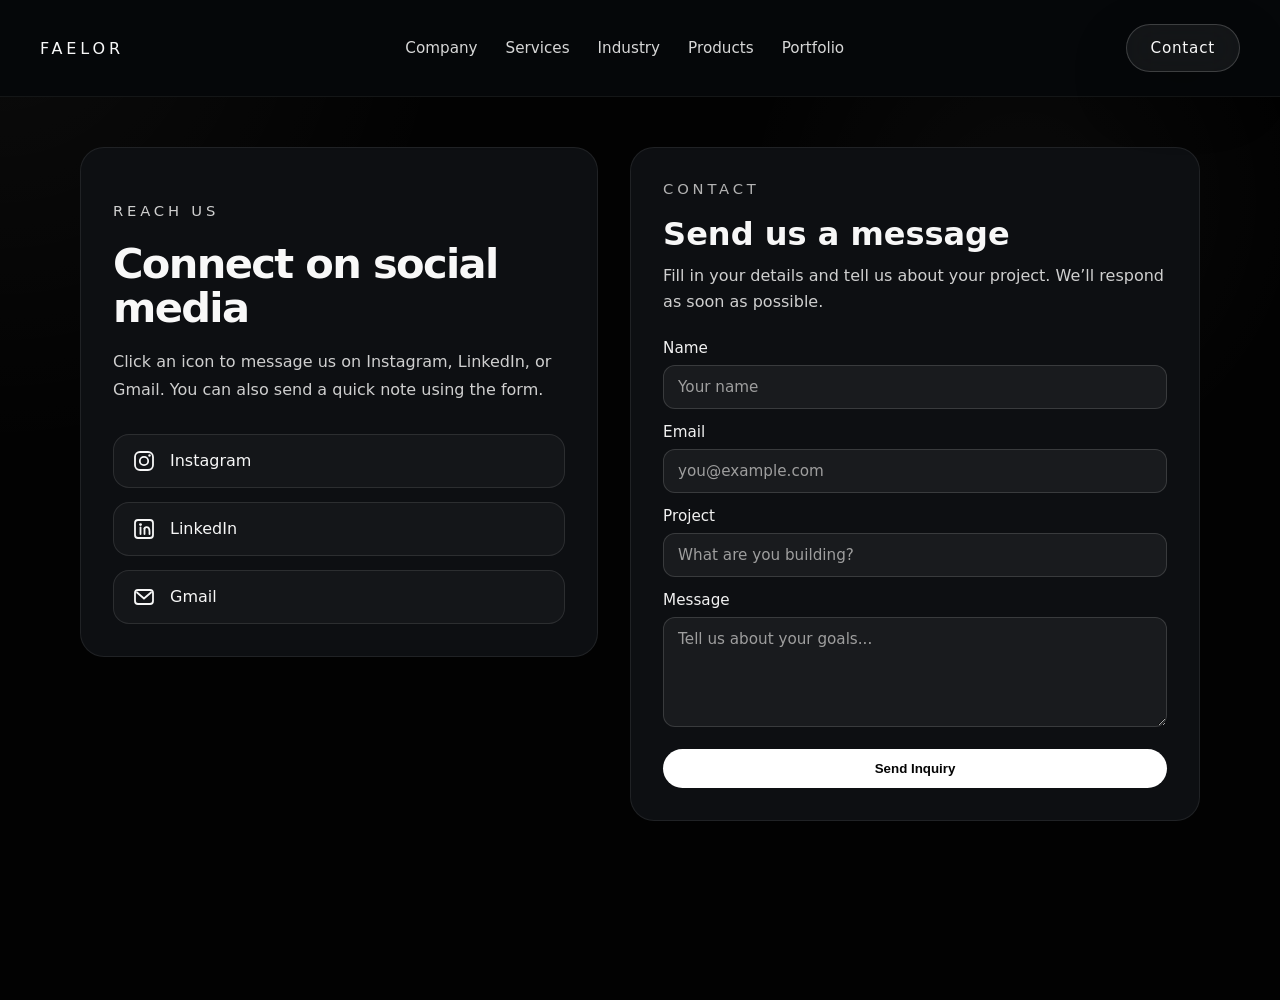
==== contact.html @ 48145f5f "Add files via upload" ====
<!DOCTYPE html>
<html lang="en">
<head>
  <meta charset="UTF-8">
  <meta name="viewport" content="width=device-width, initial-scale=1.0">
  <title>FAELOR | Contact</title>
  <link rel="stylesheet" href="styles.css">
</head>
<body>
  <div class="page-shell">
    <header class="site-header">
      <div class="brand">FAELOR</div>
      <nav class="site-nav">
        <a href="company.html">Company</a>
        <a href="services.html">Services</a>
        <a href="industry.html">Industry</a>
        <a href="products.html">Products</a>
        <a href="portfolio.html">Portfolio</a>
      </nav>
      <a class="connect-button" href="contact.html">Contact</a>
    </header>

    <main class="contact-page">
      <section class="contact-grid">
        <aside class="contact-sidebar">
          <p class="eyebrow">Reach us</p>
          <h1>Connect on social media</h1>
          <p>Click an icon to message us on Instagram, LinkedIn, or Gmail. You can also send a quick note using the form.</p>

          <div class="social-links">
            <a class="social-link" href="https://instagram.com/faelor_ai" target="_blank" rel="noopener noreferrer">
              <svg width="24" height="24" viewBox="0 0 24 24" fill="none" aria-hidden="true" xmlns="http://www.w3.org/2000/svg">
                <rect x="3" y="3" width="18" height="18" rx="5" stroke="currentColor" stroke-width="1.8"/>
                <circle cx="12" cy="12" r="4.2" stroke="currentColor" stroke-width="1.8"/>
                <circle cx="17.5" cy="6.5" r="1.2" fill="currentColor"/>
              </svg>
              <span>Instagram</span>
            </a>
            <a class="social-link" href="https://www.linkedin.com/in/rayhan-k-092226427/" target="_blank" rel="noopener noreferrer">
              <svg width="24" height="24" viewBox="0 0 24 24" fill="none" aria-hidden="true" xmlns="http://www.w3.org/2000/svg">
                <rect x="3" y="3" width="18" height="18" rx="3" stroke="currentColor" stroke-width="1.8"/>
                <path d="M8.5 10.5V17" stroke="currentColor" stroke-width="1.8" stroke-linecap="round"/>
                <circle cx="8.5" cy="7.6" r="1.4" fill="currentColor"/>
                <path d="M12.5 11.6V17" stroke="currentColor" stroke-width="1.8" stroke-linecap="round"/>
                <path d="M12.5 11.6C12.5 10.3 14.2 10 15.2 10.2C17.1 10.5 17.5 12.2 17.5 14.2V17" stroke="currentColor" stroke-width="1.8" stroke-linecap="round"/>
              </svg>
              <span>LinkedIn</span>
            </a>
            <a class="social-link" href="mailto:faelor.ai@gmail.com">
              <svg width="24" height="24" viewBox="0 0 24 24" fill="none" aria-hidden="true" xmlns="http://www.w3.org/2000/svg">
                <rect x="3" y="5" width="18" height="14" rx="3" stroke="currentColor" stroke-width="1.8"/>
                <path d="M5 7.5L12 13.5L19 7.5" stroke="currentColor" stroke-width="1.8" stroke-linecap="round"/>
              </svg>
              <span>Gmail</span>
            </a>
          </div>
        </aside>

        <section class="contact-panel">
          <p class="eyebrow">Contact</p>
          <h2>Send us a message</h2>
          <p class="modal-copy">Fill in your details and tell us about your project. We’ll respond as soon as possible.</p>
          <form class="contact-form">
            <label>
              <span>Name</span>
              <input type="text" name="name" placeholder="Your name" required>
            </label>
            <label>
              <span>Email</span>
              <input type="email" name="email" placeholder="you@example.com" required>
            </label>
            <label>
              <span>Project</span>
              <input type="text" name="project" placeholder="What are you building?">
            </label>
            <label>
              <span>Message</span>
              <textarea name="message" rows="4" placeholder="Tell us about your goals..." required></textarea>
            </label>
            <button class="modal-submit" type="submit">Send Inquiry</button>
          </form>
        </section>
      </section>
    </main>
  </div>
</body>
</html>
---- styles.css ----
:root {
  color-scheme: dark;
  font-family: Inter, ui-sans-serif, system-ui, -apple-system, BlinkMacSystemFont, "Segoe UI", sans-serif;
  background: #040404;
  color: #f7f7f7;
}
:root {
  color-scheme: dark;
  font-family: Inter, ui-sans-serif, system-ui, -apple-system, BlinkMacSystemFont, "Segoe UI", sans-serif;
  background: #040404;
  color: #f7f7f7;
}

* { box-sizing: border-box; }

html, body { margin: 0; min-height: 100%; }

body {
  background: radial-gradient(circle at top left, rgba(255,255,255,0.04), transparent 28%),
              radial-gradient(circle at 80% 20%, rgba(255,255,255,0.03), transparent 22%),
              #020202;
  transition: opacity 0.26s ease;
  opacity: 1;
}

body.fade-out { opacity: 0; }

.page-shell { min-height: 100vh; padding: 120px 40px 120px; position: relative; overflow: hidden; }

.site-header {
  position: fixed; inset: 0 0 auto 0; display:flex; justify-content:space-between; align-items:center; gap:24px;
  padding:24px 40px; background: rgba(6,8,10,0.92); backdrop-filter: blur(16px); border-bottom:1px solid rgba(255,255,255,0.06);
  z-index:999;
}

.brand { font-size:1rem; letter-spacing:0.24em; text-transform:uppercase; color:#f8f8f8; }

.site-nav { display:flex; align-items:center; gap:28px; }
.site-nav a { color:#d7d7d7; text-decoration:none; font-size:0.95rem; transition:color .2s ease; }
.site-nav a:hover { color:#ffffff; }

.page-track {
  position: fixed;
  right: 28px;
  top: 50%;
  transform: translateY(-50%);
  display: flex;
  flex-direction: column;
  align-items: center;
  gap: 22px;
  z-index: 998;
  padding: 14px 0;
}
.page-track::before {
  content: "";
  position: absolute;
  top: 18px;
  bottom: 18px;
  width: 2px;
  background: rgba(255,255,255,0.12);
}
.page-track-item {
  position: relative;
  z-index: 1;
  width: 16px;
  height: 16px;
  border-radius: 999px;
  background: rgba(255,255,255,0.16);
  border: 1px solid rgba(255,255,255,0.18);
  display: flex;
  align-items: center;
  justify-content: center;
  color: rgba(255,255,255,0.9);
  font-size: 0.72rem;
  font-weight: 700;
}
.page-track-item.active {
  background: #f7f7f7;
  color: #050505;
  border-color: rgba(255,255,255,0.32);
}
@media (max-width:960px) {
  .page-track { right: 16px; }
}
@media (max-width:640px) {
  .page-track { display: none; }
}

.connect-button { display:inline-flex; align-items:center; justify-content:center; padding:14px 24px; color:#f8f8f8; text-decoration:none; font-size:0.95rem; letter-spacing:0.05em; border-radius:999px; border:1px solid rgba(255,255,255,0.18); background:rgba(255,255,255,0.06); backdrop-filter:blur(18px); box-shadow:0 24px 60px rgba(0,0,0,0.22); transition:transform .2s ease, background .2s ease, border-color .2s ease; }
.connect-button:hover { background: rgba(255,255,255,0.12); border-color: rgba(255,255,255,0.28); transform: translateY(-1px); }

.hero-section { display:grid; grid-template-columns: minmax(0,1.1fr) minmax(320px,0.9fr); gap:40px; align-items:start; min-height:calc(100vh - 64px); position:relative; z-index:1; padding-top:20px; }
.hero-copy { max-width:620px; }
.eyebrow { margin:0 0 18px; font-size:.92rem; letter-spacing:.26em; text-transform:uppercase; color:#b3b3b3; }
h1 { margin:0; font-size:clamp(3.5rem,5.4vw,6.3rem); line-height:.95; letter-spacing:-.04em; color:#f8f8f8; }
.description { margin:28px 0 34px; max-width:560px; color:#d4d4d4; font-size:1rem; line-height:1.85; }
.hero-link { display:inline-flex; align-items:center; padding:15px 24px; border:1px solid rgba(255,255,255,0.22); color:#f7f7f7; text-decoration:none; font-size:.95rem; border-radius:999px; transition:transform .2s ease, background .2s ease, border-color .2s ease; }
.hero-link:hover { background: rgba(255,255,255,0.06); border-color: rgba(255,255,255,0.35); transform: translateY(-1px); }

.hero-graphic { position:relative; min-height:520px; display:grid; place-items:center; overflow:visible; }
.hero-graphic::before { content:""; position:absolute; inset:0; background: radial-gradient(circle at 80% 20%, rgba(255,255,255,0.08), transparent 18%), radial-gradient(circle at 92% 62%, rgba(255,255,255,0.05), transparent 20%), linear-gradient(135deg, rgba(255,255,255,0.02), transparent 30%); }
.hero-pattern { position:relative; width:min(520px,90%); height:min(520px,90%); margin-top:24px; }
.bar { position:absolute; background:#26282b; box-shadow:0 16px 40px rgba(0,0,0,0.35); }
.bar-1{ width:108%; height:14%; top:-4%; left:-4%; transform:rotate(-8deg); }
.bar-2{ width:108%; height:14%; top:16%; left:-4%; transform:rotate(8deg); }
.bar-3{ width:108%; height:14%; top:36%; left:-4%; transform:rotate(-8deg); }
.bar-4{ width:108%; height:14%; top:56%; left:-4%; transform:rotate(8deg); }
.bar-5{ width:108%; height:14%; top:76%; left:-4%; transform:rotate(-8deg); }
.bar-6{ width:110%; height:14%; top:8%; left:-4%; transform:rotate(8deg); }
.bar-7{ width:110%; height:14%; top:28%; left:-4%; transform:rotate(-8deg); }
.bar-8{ width:110%; height:14%; top:48%; left:-4%; transform:rotate(8deg); }

@media (max-width:960px){ .hero-section{ grid-template-columns:1fr; gap:32px; } .hero-graphic{ min-height:360px; } }
@media (max-width:640px){ .page-shell{ padding:22px 18px } .site-header{ flex-direction:column; align-items:flex-start; gap:16px } .site-nav{ gap:18px; flex-wrap:wrap } h1{ font-size:3.2rem } .hero-copy, .coming-soon-panel{ max-width:100% } }

/* Footer (products page) */
.site-footer{
  position:fixed;
  left:0; right:0; bottom:0;
  height:72px;
  background: linear-gradient(180deg,#0b0b0b 0%, #000000 100%);
  display:flex; align-items:center; z-index:1000; border-top:1px solid rgba(255,255,255,0.03);
}
.footer-inner{ display:flex; align-items:center; width:100%; padding:0 40px; gap:18px }
.footer-brand{ font-size:1rem; font-weight:700; color:#ffffff; letter-spacing:0.18em; text-transform:uppercase }
.footer-line{ height:1px; background: rgba(255,255,255,0.06); flex:1; margin:0 20px }
.footer-meta{ display:flex; align-items:center; gap:22px; white-space:nowrap }
.footer-copy{ color: rgba(255,255,255,0.86); font-weight:600; letter-spacing:0.06em }
.footer-links a{ color: rgba(255,255,255,0.92); text-decoration:none; margin-left:18px; font-size:0.92rem }
.footer-links a:hover{ text-decoration:underline; color:#ffffff }

@media (max-width:760px){ .site-footer{ height:84px; } .footer-inner{ padding:0 18px } .footer-links a{ margin-left:12px; font-size:0.88rem } }

.coming-soon-page{ min-height:calc(100vh - 64px); display:grid; place-items:center; padding-top:0 }
.coming-soon-panel{ max-width:620px; padding:48px 44px; border:1px solid rgba(255,255,255,0.12); background:rgba(17,19,23,0.88); box-shadow:0 36px 90px rgba(0,0,0,0.45); border-radius:24px; backdrop-filter:blur(16px) }
.coming-soon-panel{ margin-top: -160px }
.coming-soon-panel h1{ margin:16px 0 18px; font-size:clamp(3rem,4.4vw,5rem); line-height:0.98 }

.status-pill{ display:inline-flex; padding:14px 20px; margin-top:24px; border-radius:999px; border:1px solid rgba(255,255,255,0.14); color:#f5f5f5; background:rgba(255,255,255,0.04); font-size:.96rem; letter-spacing:.08em; text-transform:uppercase }

.modal-overlay{ position:fixed; inset:0; display:flex; align-items:center; justify-content:center; padding:24px; background:rgba(2,2,2,0.65); backdrop-filter:blur(12px); opacity:0; visibility:hidden; transition:opacity .25s ease, visibility .25s ease; z-index:2000; }
.modal-overlay.active{ opacity:1; visibility:visible; }
body.modal-open{ overflow:hidden; }
body.modal-open .page-shell, body.modal-open .site-footer{ filter:blur(6px); }
.contact-modal{ width:min(560px,100%); max-height:90vh; overflow:auto; padding:28px; border-radius:24px; border:1px solid rgba(255,255,255,0.14); background:rgba(10,12,15,0.95); box-shadow:0 30px 90px rgba(0,0,0,0.5); position:relative; }
.modal-close{ position:absolute; top:16px; right:16px; width:38px; height:38px; border:none; border-radius:999px; background:rgba(255,255,255,0.08); color:#fff; font-size:1.2rem; cursor:pointer; }
.contact-modal .eyebrow{ margin-bottom:10px; }
.contact-modal h2{ margin:0 0 10px; font-size:1.8rem; }
.modal-copy{ margin:0 0 20px; color:#cfcfcf; line-height:1.6; }
.contact-form{ display:grid; gap:14px; }
.contact-form label{ display:grid; gap:8px; color:#f2f2f2; font-size:0.95rem; }
.contact-form input, .contact-form textarea{ width:100%; padding:12px 14px; border:1px solid rgba(255,255,255,0.14); border-radius:12px; background:rgba(255,255,255,0.05); color:#fff; font:inherit; }
.contact-form input::placeholder, .contact-form textarea::placeholder{ color:#9e9e9e; }
.contact-form textarea{ resize:vertical; min-height:110px; }
.modal-submit{ margin-top:8px; padding:12px 16px; border:none; border-radius:999px; background:#ffffff; color:#050505; font-weight:700; cursor:pointer; }

.services-page{ min-height:calc(100vh - 140px); display:flex; flex-direction:column; justify-content:flex-start; align-items:center; padding:16px 24px 48px }
.services-hero{ max-width:760px; margin:0 auto 22px; text-align:center; padding:0 16px }
.services-grid{ display:grid; grid-template-columns:repeat(4,minmax(0,1fr)); gap:24px; width:min(1200px,100%); margin:0 auto }

.contact-page{ min-height:calc(100vh - 140px); display:flex; align-items:center; justify-content:center; padding:16px 24px 48px }
.contact-grid{ display:grid; grid-template-columns:1fr 1.1fr; gap:32px; width:min(1120px,100%); margin:0 auto; align-items:start; }
.contact-sidebar, .contact-panel{ padding:32px; border:1px solid rgba(255,255,255,0.08); border-radius:24px; background:rgba(14,16,20,0.95); }
.contact-sidebar h1{ margin:18px 0 0; font-size:2.6rem; line-height:1.05; }
.contact-sidebar p{ margin:18px 0 0; color:#cfcfcf; line-height:1.75; }
.social-links{ margin-top:30px; display:grid; gap:14px; }
.social-link{ display:flex; align-items:center; gap:14px; padding:14px 18px; color:#f7f7f7; text-decoration:none; border:1px solid rgba(255,255,255,0.1); border-radius:16px; background:rgba(255,255,255,0.03); transition:transform .2s ease, background .2s ease, border-color .2s ease; }
.social-link:hover{ transform:translateY(-1px); background:rgba(255,255,255,0.08); border-color:rgba(255,255,255,0.2); }
.social-link svg{ flex-shrink:0; color:#f7f7f7; }
.contact-panel h2{ margin:0 0 10px; font-size:2rem; }
.contact-panel .modal-copy{ margin:0 0 24px; }

@media (max-width:960px){ .contact-grid{ grid-template-columns:1fr; } }

.industry-page{ min-height:calc(100vh - 140px); padding:40px 24px 56px; width:min(1280px,100%); margin:0 auto; }
.industry-hero{ display:grid; grid-template-columns:1fr; gap:0; align-items:start; margin-bottom:42px; }
.industry-copy h1{ margin:0; font-size:clamp(3rem,4vw,4.6rem); line-height:0.98; max-width:700px; }
.industry-copy p{ margin:22px 0 0; max-width:580px; color:#d5d5d5; line-height:1.8; font-size:1.05rem; }

.industry-showcase{ display:flex; flex-direction:column; gap:28px; }
.industry-grid{ display:grid; grid-template-columns:repeat(5,minmax(0,1fr)); gap:22px; }
.industry-card{ position:relative; min-height:360px; border-radius:28px; overflow:hidden; padding:24px; display:flex; flex-direction:column; justify-content:flex-end; color:#f8f8f8; background-size:cover; background-position:center; box-shadow:0 24px 70px rgba(0,0,0,0.25); }
.industry-card::before{ content:''; position:absolute; inset:0; background:linear-gradient(180deg,transparent 20%,rgba(0,0,0,0.88) 90%); }
.industry-card-icon{ position:relative; width:48px; height:48px; display:flex; align-items:center; justify-content:center; border-radius:14px; background:rgba(255,255,255,0.08); margin-bottom:16px; font-size:1.2rem; }
.industry-card h3, .industry-card p, .industry-card a{ position:relative; }
.industry-card h3{ margin:0 0 12px; font-size:1.2rem; }
.industry-card p{ margin:0 0 18px; color:#dcdcdc; line-height:1.7; font-size:0.95rem; }
.industry-card a{ align-self:flex-start; color:#9585ff; text-decoration:none; font-weight:600; }
.industry-card-1{ background-image:linear-gradient(180deg,rgba(11,12,17,0.15),rgba(0,0,0,0.8)), radial-gradient(circle at top left, rgba(96,60,188,0.28), transparent 34%), linear-gradient(135deg, rgba(16,18,29,0.95), rgba(11,12,17,0.75)); }
.industry-card-2{ background-image:linear-gradient(180deg,rgba(13,19,35,0.15),rgba(0,0,0,0.8)), radial-gradient(circle at top left, rgba(9,66,118,0.26), transparent 32%), linear-gradient(135deg, rgba(8,11,21,0.95), rgba(10,15,28,0.78)); }
.industry-card-3{ background-image:linear-gradient(180deg,rgba(20,11,11,0.15),rgba(0,0,0,0.8)), radial-gradient(circle at top right, rgba(188,96,60,0.26), transparent 32%), linear-gradient(135deg, rgba(12,12,21,0.95), rgba(10,9,16,0.78)); }
.industry-card-4{ background-image:linear-gradient(180deg,rgba(12,18,10,0.15),rgba(0,0,0,0.8)), radial-gradient(circle at bottom right, rgba(70,118,79,0.22), transparent 28%), linear-gradient(135deg, rgba(10,14,18,0.95), rgba(6,10,13,0.78)); }
.industry-card-5{ background-image:linear-gradient(180deg,rgba(15,9,24,0.15),rgba(0,0,0,0.8)), radial-gradient(circle at top left, rgba(118,54,192,0.24), transparent 30%), linear-gradient(135deg, rgba(9,9,20,0.95), rgba(11,10,22,0.78)); }

.industry-cta-row{ display:flex; align-items:center; justify-content:space-between; gap:18px; padding:30px 28px; border-radius:28px; background:rgba(12,12,18,0.96); border:1px solid rgba(255,255,255,0.08); }
.industry-cta-row .eyebrow{ margin:0 0 10px; color:#9b90ff; letter-spacing:0.26em; text-transform:uppercase; font-size:0.82rem; }
.industry-cta-row h2{ margin:0; max-width:820px; font-size:1.7rem; line-height:1.35; color:#f5f5f5; }
@media (max-width:1120px){ .industry-grid{ grid-template-columns:repeat(2,minmax(0,1fr)); } }
@media (max-width:760px){ .industry-hero{ grid-template-columns:1fr; }
  .industry-grid{ grid-template-columns:1fr; }
  .industry-cta-row{ flex-direction:column; align-items:flex-start; }
}

.service-card{ padding:20px 20px; border:1px solid rgba(255,255,255,0.07); background:rgba(18,20,24,0.95); box-shadow:0 20px 56px rgba(0,0,0,0.22); border-radius:18px; min-height:150px; display:flex; flex-direction:column; }
.service-card h3{ margin-top:6px; font-size:1.2rem }
.service-card p{ margin:20px 0 0; color:#d1d1d1; line-height:1.8; flex:1; }
.card-actions{ display:flex; align-items:center; gap:10px; flex-wrap:wrap; margin-top:18px; min-height:32px; }
.learn-more{ display:inline-flex; align-items:center; color:#cfcfcf; text-decoration:none; border-bottom:1px solid rgba(255,255,255,0.04); padding-bottom:4px; line-height:1; }
.book-now{ display:inline-flex; align-items:center; justify-content:center; padding:7px 12px; border-radius:999px; background:rgba(255,255,255,0.06); color:#f7f7f7; border:1px solid rgba(255,255,255,0.14); text-decoration:none; font-size:0.85rem; line-height:1; transition:transform .2s ease, background .2s ease, border-color .2s ease }
.book-now:hover{ background:rgba(255,255,255,0.12); border-color:rgba(255,255,255,0.28); transform:translateY(-1px) }

.tailored-engagements{ margin-top:28px; width:100%; display:flex; justify-content:center }
.tailored-panel{ width:min(1120px,100%); padding:12px 20px; border:1px solid rgba(255,255,255,0.08); border-radius:18px; background:rgba(12,12,12,0.6); display:flex; align-items:center; gap:22px; min-height:88px }
.tailored-panel h3{ margin:0; font-size:.82rem; letter-spacing:.12em; text-transform:uppercase; color:#dcdcdc }
.tailored-panel h4{ margin:0; font-size:1rem; color:#ffffff }
.tailored-panel p{ margin:0; color:#cfcfcf; flex:1; line-height:1.45; font-size:.95rem }
.tailored-cta{ display:inline-block; padding:10px 18px; border-radius:999px; background:rgba(255,255,255,0.04); color:#f5f5f5; text-decoration:none; border:1px solid rgba(255,255,255,0.08); white-space:nowrap }

@media (max-width:960px){ .tailored-panel{ width:calc(100% - 40px); flex-direction:column; align-items:flex-start; gap:12px } .tailored-panel p{ font-size:.95rem } .tailored-cta{ margin-top:8px } }

.service-card h2{ margin-top:0; font-size:1.5rem; letter-spacing:-0.03em; color:#f5f5f5 }
.service-card p{ margin:20px 0 0; color:#d1d1d1; line-height:1.8 }

@media (max-width:960px){ .hero-section{ grid-template-columns:1fr; gap:32px } .hero-graphic{ min-height:360px } .services-grid{ grid-template-columns:1fr } }




.service-card h2 {
  margin-top: 0;
  font-size: 1.5rem;
  letter-spacing: -0.03em;
  color: #f5f5f5;
}

.service-card p {
  margin: 20px 0 0;
  color: #d1d1d1;
  line-height: 1.8;
}

@media (max-width: 960px) {
  .hero-section {
    grid-template-columns: 1fr;
    gap: 32px;
  }
  .hero-graphic {
    min-height: 360px;
  }
  .services-grid {
    grid-template-columns: 1fr;
  }
}
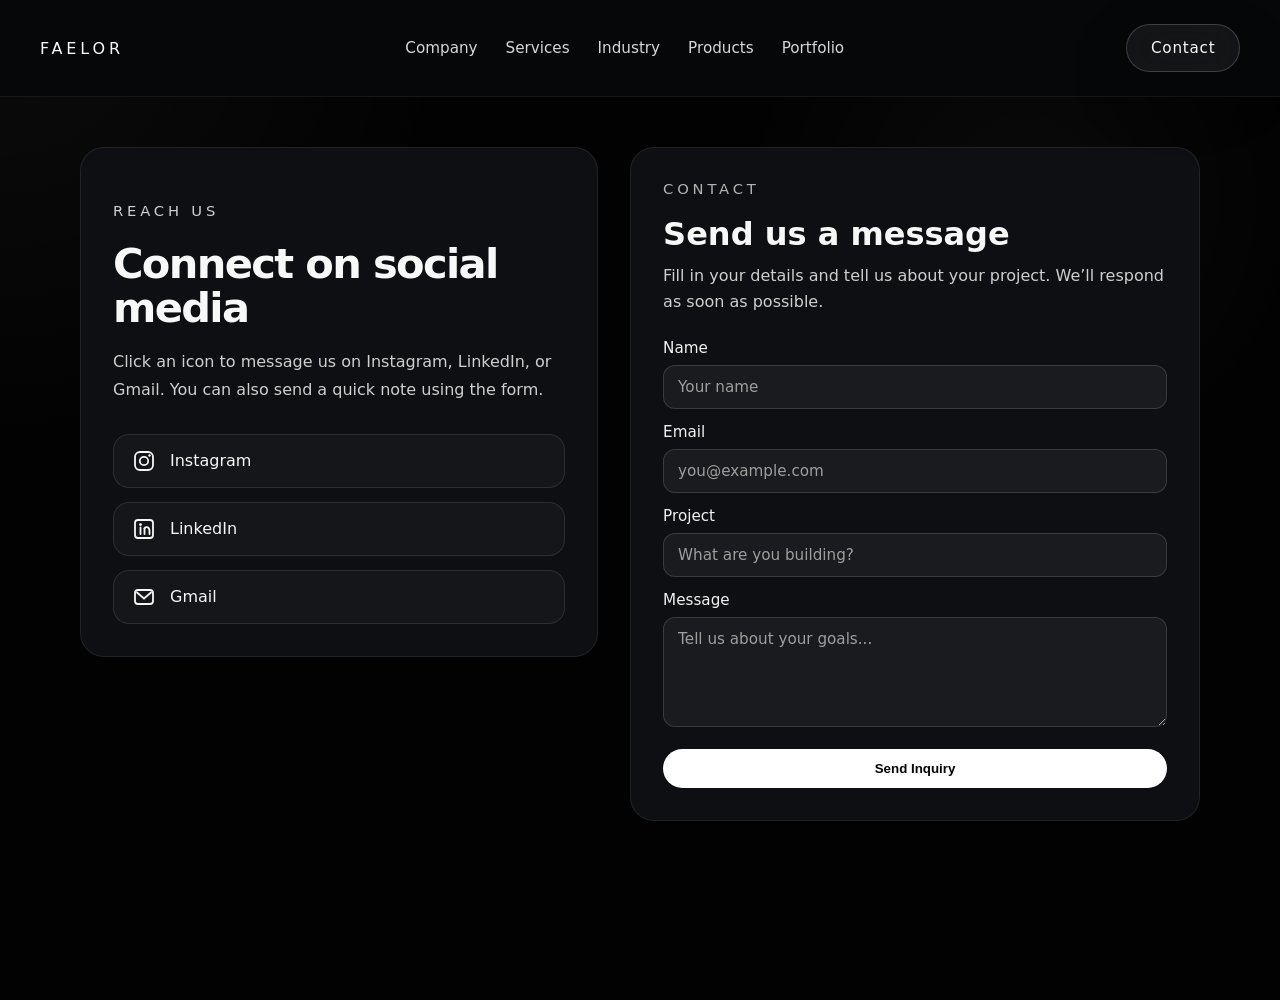
==== commit f6cd8396: "Add files via upload" ====
--- a/contact.html
+++ b/contact.html
@@ -11,7 +11,7 @@
     <header class="site-header">
       <div class="brand">FAELOR</div>
       <nav class="site-nav">
-        <a href="company.html">Company</a>
+        <a href="index.html">Company</a>
         <a href="services.html">Services</a>
         <a href="industry.html">Industry</a>
         <a href="products.html">Products</a>
--- a/styles.css
+++ b/styles.css
@@ -25,7 +25,7 @@
 
 body.fade-out { opacity: 0; }
 
-.page-shell { min-height: 100vh; padding: 120px 40px 120px; position: relative; overflow: hidden; }
+.page-shell { min-height: 100vh; padding: 120px 40px 120px; position: relative; overflow: auto; }
 
 .site-header {
   position: fixed; inset: 0 0 auto 0; display:flex; justify-content:space-between; align-items:center; gap:24px;
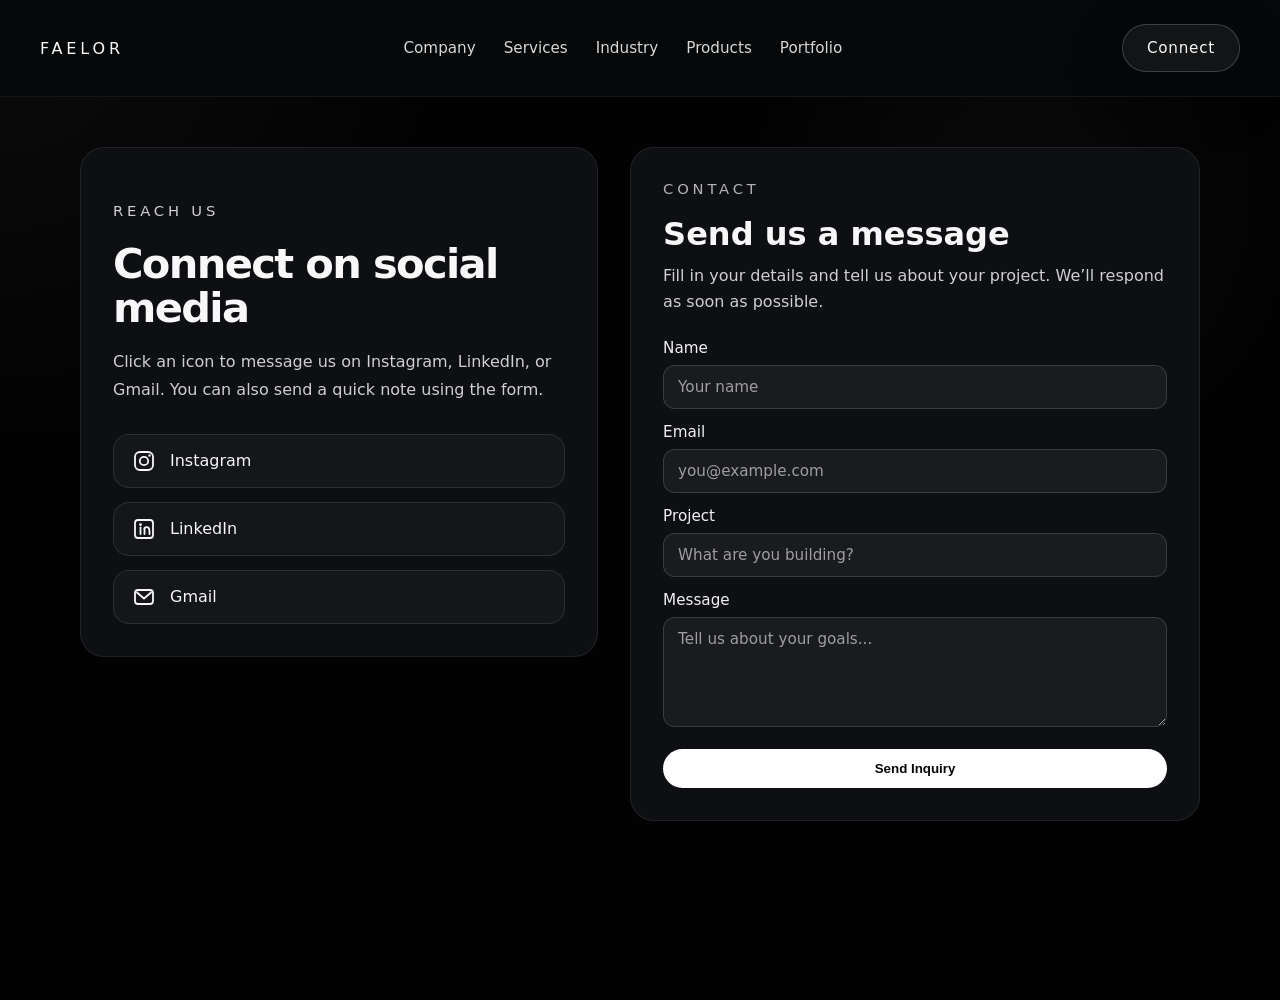
==== commit 4bc30da3: "Add files via upload" ====
--- a/contact.html
+++ b/contact.html
@@ -17,7 +17,7 @@
         <a href="products.html">Products</a>
         <a href="portfolio.html">Portfolio</a>
       </nav>
-      <a class="connect-button" href="contact.html">Contact</a>
+      <a class="connect-button" href="contact.html">Connect</a>
     </header>
 
     <main class="contact-page">
